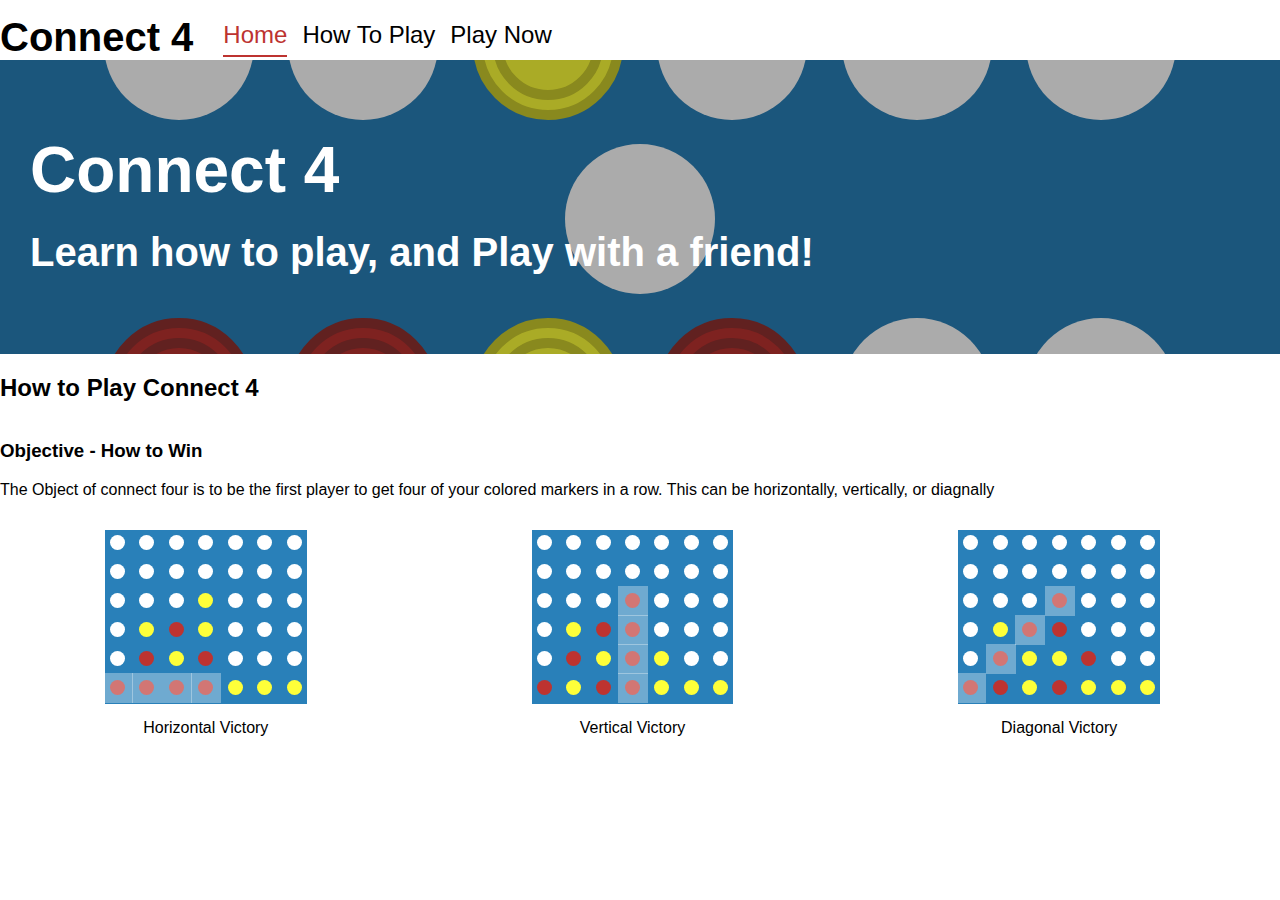
==== index.html @ 6464c4b8 "Connect 4 Project Buildout" ====
<!doctype html>
<html>
    <head>
        <meta charset="UTF-8">
        <title>Connect Four</title>
        <meta name="viewport" content="width=device-width, initial-scale=1">
        <link rel="stylesheet" href="./css/style.css">
    </head>
    <body>
        <header>
            <div class="logo">
                <span>Connect 4</span>
            </div>
            <nav>
                <ul class="nav">
                    <li class="active"><a href="/~jadams50/projects/project-1/index.html">Home</a></li>
                    <li><a href="#how-to-play">How To Play</a></li>
                    <li><a href="/~jadams50/projects/project-1/play.html">Play Now</a></li>
                </ul>
            </nav>
        </header>
        <div class="jumbotron">
            <div class="head-connect-container">
                <div class="head-connect-row">
                    <span class="head-connect-cell"></span>
                    <span class="head-connect-cell"></span>
                    <span class="head-connect-cell yellow"></span>
                    <span class="head-connect-cell"></span>
                    <span class="head-connect-cell"></span>
                    <span class="head-connect-cell"></span>
                    <span class="head-connect-cell"></span>
                </div>
                <div class="head-connect-row">
                    <span class="head-connect-cell red"></span>
                    <span class="head-connect-cell red"></span>
                    <span class="head-connect-cell yellow"></span>
                    <span class="head-connect-cell red"></span>
                    <span class="head-connect-cell"></span>
                    <span class="head-connect-cell"></span>
                    <span class="head-connect-cell"></span>
                </div>
                <div class="head-connect-row">
                    <span class="head-connect-cell red"></span>
                    <span class="head-connect-cell yellow"></span>
                    <span class="head-connect-cell yellow"></span>
                    <span class="head-connect-cell yellow"></span>
                    <span class="head-connect-cell red"></span>
                    <span class="head-connect-cell"></span>
                    <span class="head-connect-cell"></span>
                </div>
            </div>
            <div class="content">
                <h1>Connect 4<br>
                <small>Learn how to play, and Play with a friend!</small></h1>
            </div>
        </div>
        <main>
        <div id="how-to-play">
            <div class="container">
                <div class="row">
                    <div class="one-col">
                        <h2>How to Play Connect 4</h2>
                    </div>
                </div>
                <div class="row">
                    <div class="one-col">
                        <h3>Objective - How to Win</h3>
                        <p>The Object of connect four is to be the first player to get four of your colored markers in a row. This can be horizontally, vertically, or diagnally</p>
                    </div>
                </div>
                <div class="row">
                    <div class="three-col text-center">
                        <div class="sm-connect-container">
                            <div class="sm-connect-row">
                                <span class="sm-connect-cell"></span>
                                <span class="sm-connect-cell"></span>
                                <span class="sm-connect-cell"></span>
                                <span class="sm-connect-cell"></span>
                                <span class="sm-connect-cell"></span>
                                <span class="sm-connect-cell"></span>
                                <span class="sm-connect-cell"></span>
                            </div>
                            <div class="sm-connect-row">
                                <span class="sm-connect-cell"></span>
                                <span class="sm-connect-cell"></span>
                                <span class="sm-connect-cell"></span>
                                <span class="sm-connect-cell"></span>
                                <span class="sm-connect-cell"></span>
                                <span class="sm-connect-cell"></span>
                                <span class="sm-connect-cell"></span>
                            </div>
                            <div class="sm-connect-row">
                                <span class="sm-connect-cell"></span>
                                <span class="sm-connect-cell"></span>
                                <span class="sm-connect-cell"></span>
                                <span class="sm-connect-cell yellow"></span>
                                <span class="sm-connect-cell"></span>
                                <span class="sm-connect-cell"></span>
                                <span class="sm-connect-cell"></span>
                            </div>
                            <div class="sm-connect-row">
                                <span class="sm-connect-cell"></span>
                                <span class="sm-connect-cell yellow"></span>
                                <span class="sm-connect-cell red"></span>
                                <span class="sm-connect-cell yellow"></span>
                                <span class="sm-connect-cell"></span>
                                <span class="sm-connect-cell"></span>
                                <span class="sm-connect-cell"></span>
                            </div>
                            <div class="sm-connect-row">
                                <span class="sm-connect-cell"></span>
                                <span class="sm-connect-cell red"></span>
                                <span class="sm-connect-cell yellow"></span>
                                <span class="sm-connect-cell red"></span>
                                <span class="sm-connect-cell"></span>
                                <span class="sm-connect-cell"></span>
                                <span class="sm-connect-cell"></span>
                            </div>
                            <div class="sm-connect-row">
                                <span class="sm-connect-cell red win"></span>
                                <span class="sm-connect-cell red win"></span>
                                <span class="sm-connect-cell red win"></span>
                                <span class="sm-connect-cell red win"></span>
                                <span class="sm-connect-cell yellow"></span>
                                <span class="sm-connect-cell yellow"></span>
                                <span class="sm-connect-cell yellow"></span>
                            </div>
                        </div><br>
                        <span>Horizontal Victory</span>
                    </div>
                    <div class="three-col text-center">
                        <div class="sm-connect-container">
                            <div class="sm-connect-row">
                                <span class="sm-connect-cell"></span>
                                <span class="sm-connect-cell"></span>
                                <span class="sm-connect-cell"></span>
                                <span class="sm-connect-cell"></span>
                                <span class="sm-connect-cell"></span>
                                <span class="sm-connect-cell"></span>
                                <span class="sm-connect-cell"></span>
                            </div>
                            <div class="sm-connect-row">
                                <span class="sm-connect-cell"></span>
                                <span class="sm-connect-cell"></span>
                                <span class="sm-connect-cell"></span>
                                <span class="sm-connect-cell"></span>
                                <span class="sm-connect-cell"></span>
                                <span class="sm-connect-cell"></span>
                                <span class="sm-connect-cell"></span>
                            </div>
                            <div class="sm-connect-row">
                                <span class="sm-connect-cell"></span>
                                <span class="sm-connect-cell"></span>
                                <span class="sm-connect-cell"></span>
                                <span class="sm-connect-cell red win"></span>
                                <span class="sm-connect-cell"></span>
                                <span class="sm-connect-cell"></span>
                                <span class="sm-connect-cell"></span>
                            </div>
                            <div class="sm-connect-row">
                                <span class="sm-connect-cell"></span>
                                <span class="sm-connect-cell yellow"></span>
                                <span class="sm-connect-cell red"></span>
                                <span class="sm-connect-cell red win"></span>
                                <span class="sm-connect-cell"></span>
                                <span class="sm-connect-cell"></span>
                                <span class="sm-connect-cell"></span>
                            </div>
                            <div class="sm-connect-row">
                                <span class="sm-connect-cell"></span>
                                <span class="sm-connect-cell red"></span>
                                <span class="sm-connect-cell yellow"></span>
                                <span class="sm-connect-cell red win"></span>
                                <span class="sm-connect-cell yellow"></span>
                                <span class="sm-connect-cell"></span>
                                <span class="sm-connect-cell"></span>
                            </div>
                            <div class="sm-connect-row">
                                <span class="sm-connect-cell red"></span>
                                <span class="sm-connect-cell yellow"></span>
                                <span class="sm-connect-cell red"></span>
                                <span class="sm-connect-cell red win"></span>
                                <span class="sm-connect-cell yellow"></span>
                                <span class="sm-connect-cell yellow"></span>
                                <span class="sm-connect-cell yellow"></span>
                            </div>
                        </div><br>
                        <span>Vertical Victory</span>
                    </div>
                    <div class="three-col text-center">
                        <div class="sm-connect-container">
                            <div class="sm-connect-row">
                                <span class="sm-connect-cell"></span>
                                <span class="sm-connect-cell"></span>
                                <span class="sm-connect-cell"></span>
                                <span class="sm-connect-cell"></span>
                                <span class="sm-connect-cell"></span>
                                <span class="sm-connect-cell"></span>
                                <span class="sm-connect-cell"></span>
                            </div>
                            <div class="sm-connect-row">
                                <span class="sm-connect-cell"></span>
                                <span class="sm-connect-cell"></span>
                                <span class="sm-connect-cell"></span>
                                <span class="sm-connect-cell"></span>
                                <span class="sm-connect-cell"></span>
                                <span class="sm-connect-cell"></span>
                                <span class="sm-connect-cell"></span>
                            </div>
                            <div class="sm-connect-row">
                                <span class="sm-connect-cell"></span>
                                <span class="sm-connect-cell"></span>
                                <span class="sm-connect-cell"></span>
                                <span class="sm-connect-cell red win"></span>
                                <span class="sm-connect-cell"></span>
                                <span class="sm-connect-cell"></span>
                                <span class="sm-connect-cell"></span>
                            </div>
                            <div class="sm-connect-row">
                                <span class="sm-connect-cell"></span>
                                <span class="sm-connect-cell yellow"></span>
                                <span class="sm-connect-cell red win"></span>
                                <span class="sm-connect-cell red"></span>
                                <span class="sm-connect-cell"></span>
                                <span class="sm-connect-cell"></span>
                                <span class="sm-connect-cell"></span>
                            </div>
                            <div class="sm-connect-row">
                                <span class="sm-connect-cell"></span>
                                <span class="sm-connect-cell red win"></span>
                                <span class="sm-connect-cell yellow"></span>
                                <span class="sm-connect-cell yellow"></span>
                                <span class="sm-connect-cell red"></span>
                                <span class="sm-connect-cell"></span>
                                <span class="sm-connect-cell"></span>
                            </div>
                            <div class="sm-connect-row">
                                <span class="sm-connect-cell red win"></span>
                                <span class="sm-connect-cell red"></span>
                                <span class="sm-connect-cell yellow"></span>
                                <span class="sm-connect-cell red"></span>
                                <span class="sm-connect-cell yellow"></span>
                                <span class="sm-connect-cell yellow"></span>
                                <span class="sm-connect-cell yellow"></span>
                            </div>
                        </div><br>
                        <span>Diagonal Victory</span>
                    </div>
                </div>
            </div>
        </div>
        </main>
    </body>
</html>
---- css/style.css ----
body, html {
    margin: 0;
    font-size: 16px;
    font-family: Helvetica, Arial, sans-serif;
}

*, *:after, *:before {
    box-sizing: border-box;
}

header, .jumbotron, main {
    width: 100%;
    max-width: 1366px;
    margin: 0 auto;
    position: relative;
}

.text-center {
    text-align: center;
}

.container:after, .row:after, .clearfix:after, header:after , .jumbotron:after , main:after {
    clear: both;
    content: " ";
    display: table;
}

/*Nav and Header*/

header {
    padding-top: 15px;
}

.logo {
    display: inline-block;
    float: left;
    font-size: 2.5rem;
    font-weight: bold;
}

nav {
    float: left;
    margin-left: 30px;
    line-height: 2.5rem;
    font-size: 1.5rem;
}

nav>ul.nav {
    list-style: none;
    margin: 0;
    padding: 0;
}

nav>ul.nav>li {
    display: block;
    float: left;
    padding-right: 15px;
}

nav>ul.nav>li.active>a::after {
    content: " ";
    display: block;
    border-bottom: 2px solid #bd3330;
    transition: all .25s;
}

nav>ul.nav>li>a:link, nav>ul.nav>li>a:visited {
    color: #000;
    text-decoration: none;
    transition: all .25s;
}

nav>ul.nav>li>a:hover, nav>ul.nav>li>a:focus, nav>ul.nav>li.active>a:link, nav>ul.nav>li.active>a:visited  {
    color: #bd3330;
}

.head-connect-container {
    background-color: #2980b9;
    position: absolute;
    text-align: center;
    top: -100px;
    z-index: -10;
    left: 0;
    right: 0;
}

.head-connect-row {
    position: relative;
}

.head-connect-cell {
    display: inline-block;
    margin: 10px 15px;
    width: 150px;
    height: 150px;
    border-radius: 75px;
    background-color: #fff;
}

.head-connect-cell.red {
    background: #bd3330;
    border: #913230 double 30px;
}

.head-connect-cell.yellow {
    background: #feff39;
    border: #cccc2d double 30px;
}

.jumbotron .content {
    padding: 30px;
    width: 100%;
    background-color: rgba(0, 0, 0, .33)
}

.jumbotron {
    color: #fff;
    overflow: hidden;
}

.jumbotron h1 {
    font-size: 4rem;
}

.jumbotron h1>small {
    font-size: 2.5rem
}

.sm-connect-container {
    display: inline-block;
    margin: 15px;
    background-color: #2980b9;
}

.sm-connect-cell {
    display: inline-block;
    width: 15px;
    height: 15px;
    margin: 5px;
    background-color: #fff;
    border-radius: 10px;
    position: relative;
}

.sm-connect-cell.win::before {
    content: " ";
    display: block;
    position: absolute;
    margin: -7px;
    width: 30px;
    height: 30px;
    background: rgba(255, 255, 255, .33);
}

.sm-connect-cell.yellow {
    background: #feff39;
}

.sm-connect-cell.red {
    background: #bd3330;
}

/*Skeleton */

.three-col, .two-col, .one-col {
    float: left;
}

@media screen and (min-width: 768px) {
    .three-col {
        width: 33.3333333%;
        padding-right: 15px;
    }

    .two-col {
        width: 50%;
        padding-right: 15px;
    }

    .one-col {
        width: 100%;
    }
}

/*Conect 4 - Play Now Css*/

.connect-container {
    margin: 0 auto;
    max-width: 1366px;
    width: 100%;
    text-align: center;
    color: #000;
}

.connect-container>button {
    font-weight: bold;
    font-size: 1.25rem;
    background: red;
    padding: 15px 25px;
    color: #fff;
}

.connect-board {
    margin-left: 25px;
    margin-right: 25px;
    margin: 0 auto;
    width: 1100px;
    height: 950px;
    padding: 30px;
    text-align: left;
    background-color: #2980b9;
    position: relative;
}

.connect-leg {
    width: 25px;
    height: 900px;
    background: #2980b9;
    position: absolute;
    bottom: -100px;
}

.connect-leg.left {
    left: -25px;
    border-right: ridge #2980b9;
}

.connect-leg.right {
    right: -25px;
    border-left: ridge #2980b9;
}


.connect-cell {
    margin: 15px 25px 35px 25px;
    width: 100px;
    height: 100px;
    position: relative;
    float: left;
    background: #fff;
    border-radius: 50px;
}

.connect-row {
    margin-left: -15px;
    margin-right: -15px;
    clear: both;
}

.btn label {
    font-weight: bold;
    font-size: .9em;
}

.btn .red {
    position: absolute;
    width: 50px;
    height: 100px;
    display: block;
    top: 0;
    left: 0;
    z-index: 5;
    text-indent: -15px;
}

.btn .blue {
    position: absolute;
    text-indent: 17px;
    width: 50px;
    height: 100px;
    display: block;
    right: 0;
    top: 0;
    z-index: 5;
}

.btn .clear {
    position: absolute;
    bottom: -20px;
    height: 20px;
    left: 0;
    right: 0;
    text-align: center;
    z-index: 5;
}

.btn .red:hover::before {
    content: " ";
    display: block;
    opacity: .99;
    position: absolute;
    top: 0;
    left: 0;
    right: 0;
    width: 50px;
    height: 100px;
    border-top: 20px double #913230;
    border-bottom: 20px double #913230;
    border-left: 20px double #913230;
    border-radius: 50px 0 0 50px; 
    background: #bd3330 url('../images/crown.png') 5px center no-repeat;
    z-index: -3;
}

.btn .blue:hover::before {
    content: " ";
    display: block;
    position: absolute;
    height: 100px;
    width: 50px;
    top: 0;
    right: 0;
    border-right: 20px double #cccc2d;
    border-top: 20px double #cccc2d;
    border-bottom: 20px double #cccc2d;
    border-radius: 0 50px 50px 0; 
    z-index: -4;
    background: #feff39 url('../images/crown.png') -25px center no-repeat;
}

.btn .clear:hover::before {
    content: " ";
    display: block;
    position: absolute;
    top: -100px;
    left: 0;
    right: 0;
    width: 100px;
    height: 100px;
    border-radius: 50px;
    background: grey;
    z-index: -5;
}

input.red-input[type=radio] {
    position: absolute;
    top: 20px;
    left: -15px;
}

input.blue-input[type=radio] {
    position: absolute;
    top: 20px;
    right: -15px;
}

input.clear-input[type=radio] {
    position: absolute;
    bottom: -15px;
    left: 10px;
}

label.red::after, label.blue::after {
    content: " ";
    display: block;
    width: 100px;
    height: 100px;
    border-radius: 50px;
    position: absolute;
    top: -1500px;
    transition: top ease-in .5s;
}

.btn input.red-input[type=radio]:checked ~ label.red::after {
    position: absolute;
    top: 0;
    border: #913230 double 20px;
    background: #bd3330 url('../images/crown.png') center no-repeat;
    z-index: -13;
}

.btn input.blue-input[type=radio]:checked ~ label.blue::after {
    top: 0;
    left: -50px;
    border: #cccc2d double 20px;
    background: #feff39 url('../images/crown.png') center no-repeat;
    z-index: -14;
}

.btn input.clear-input[type=radio]:checked ~ label.clear::after {
    content: " ";
    display: block;
    position: absolute;
    top: 0;
    width: 100px;
    height: 100px;
    border-radius: 50px;
    background: transparent;
    z-index: -15;
}
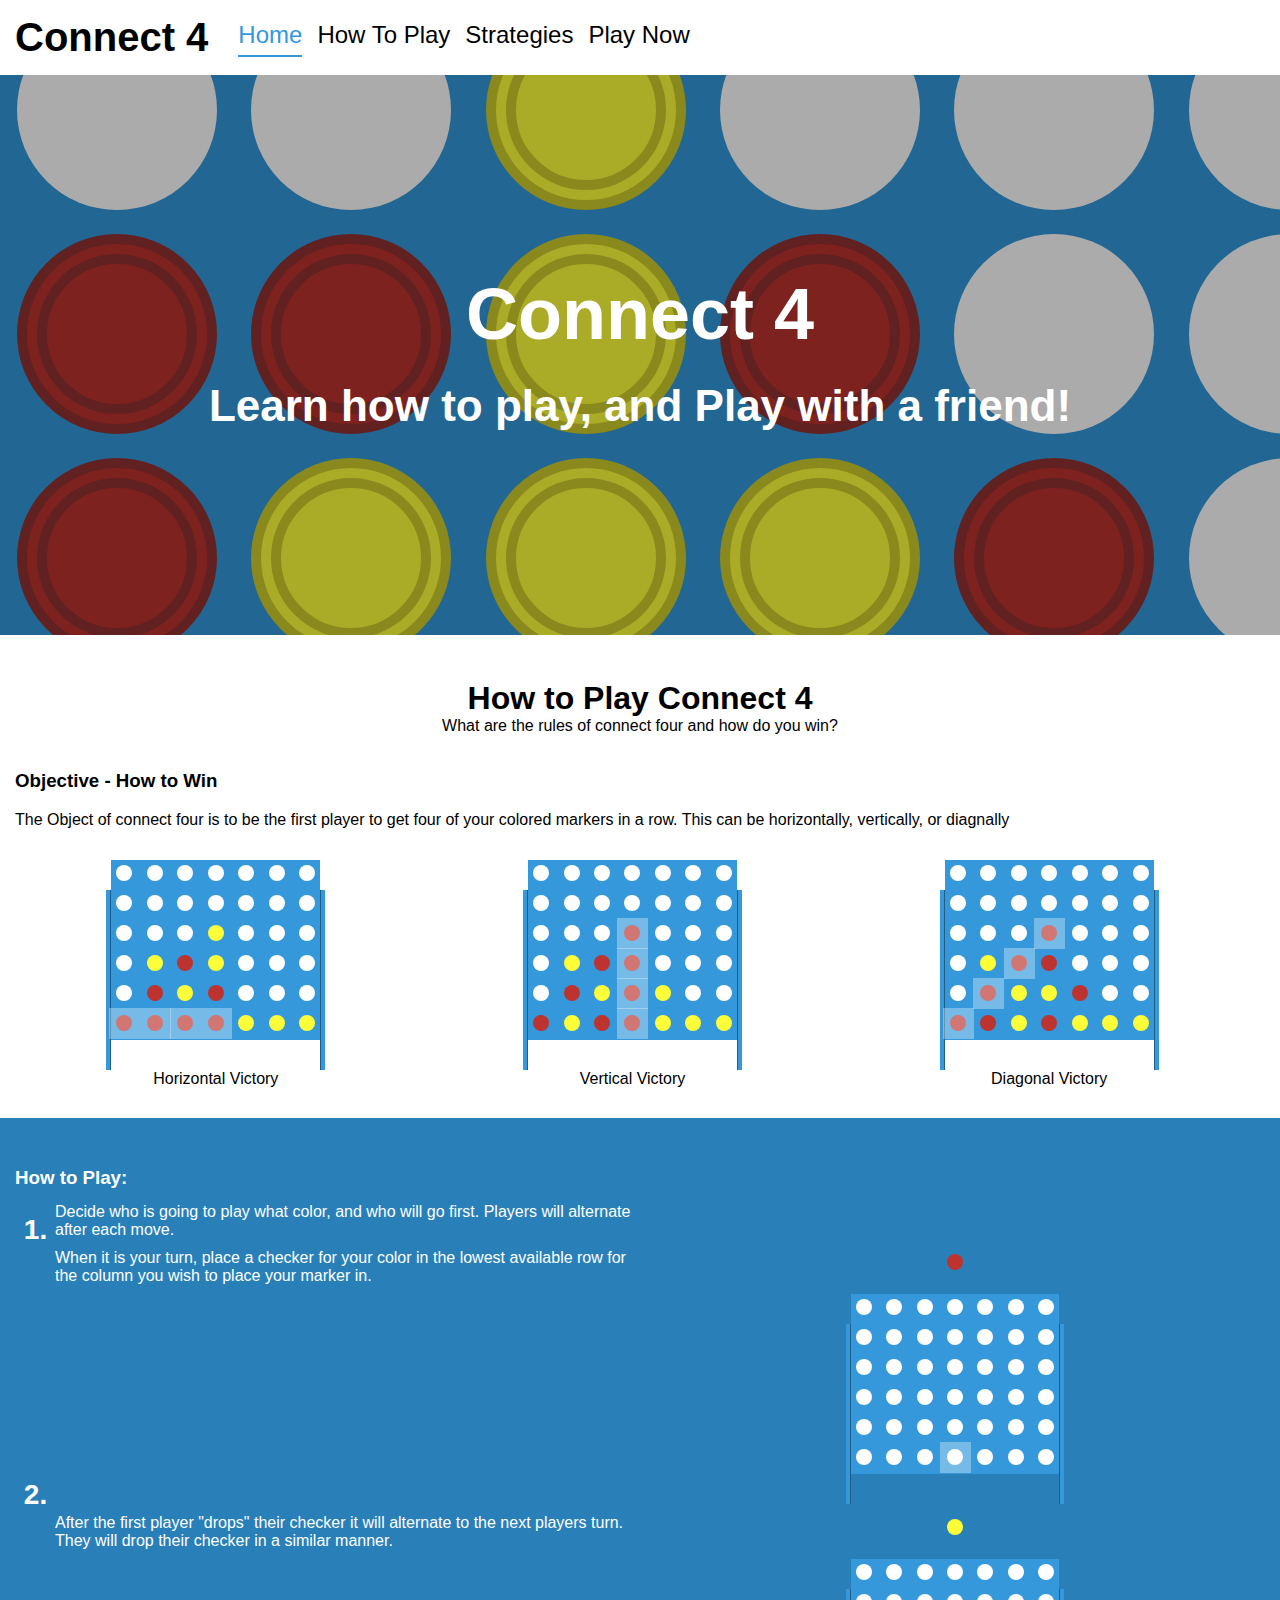
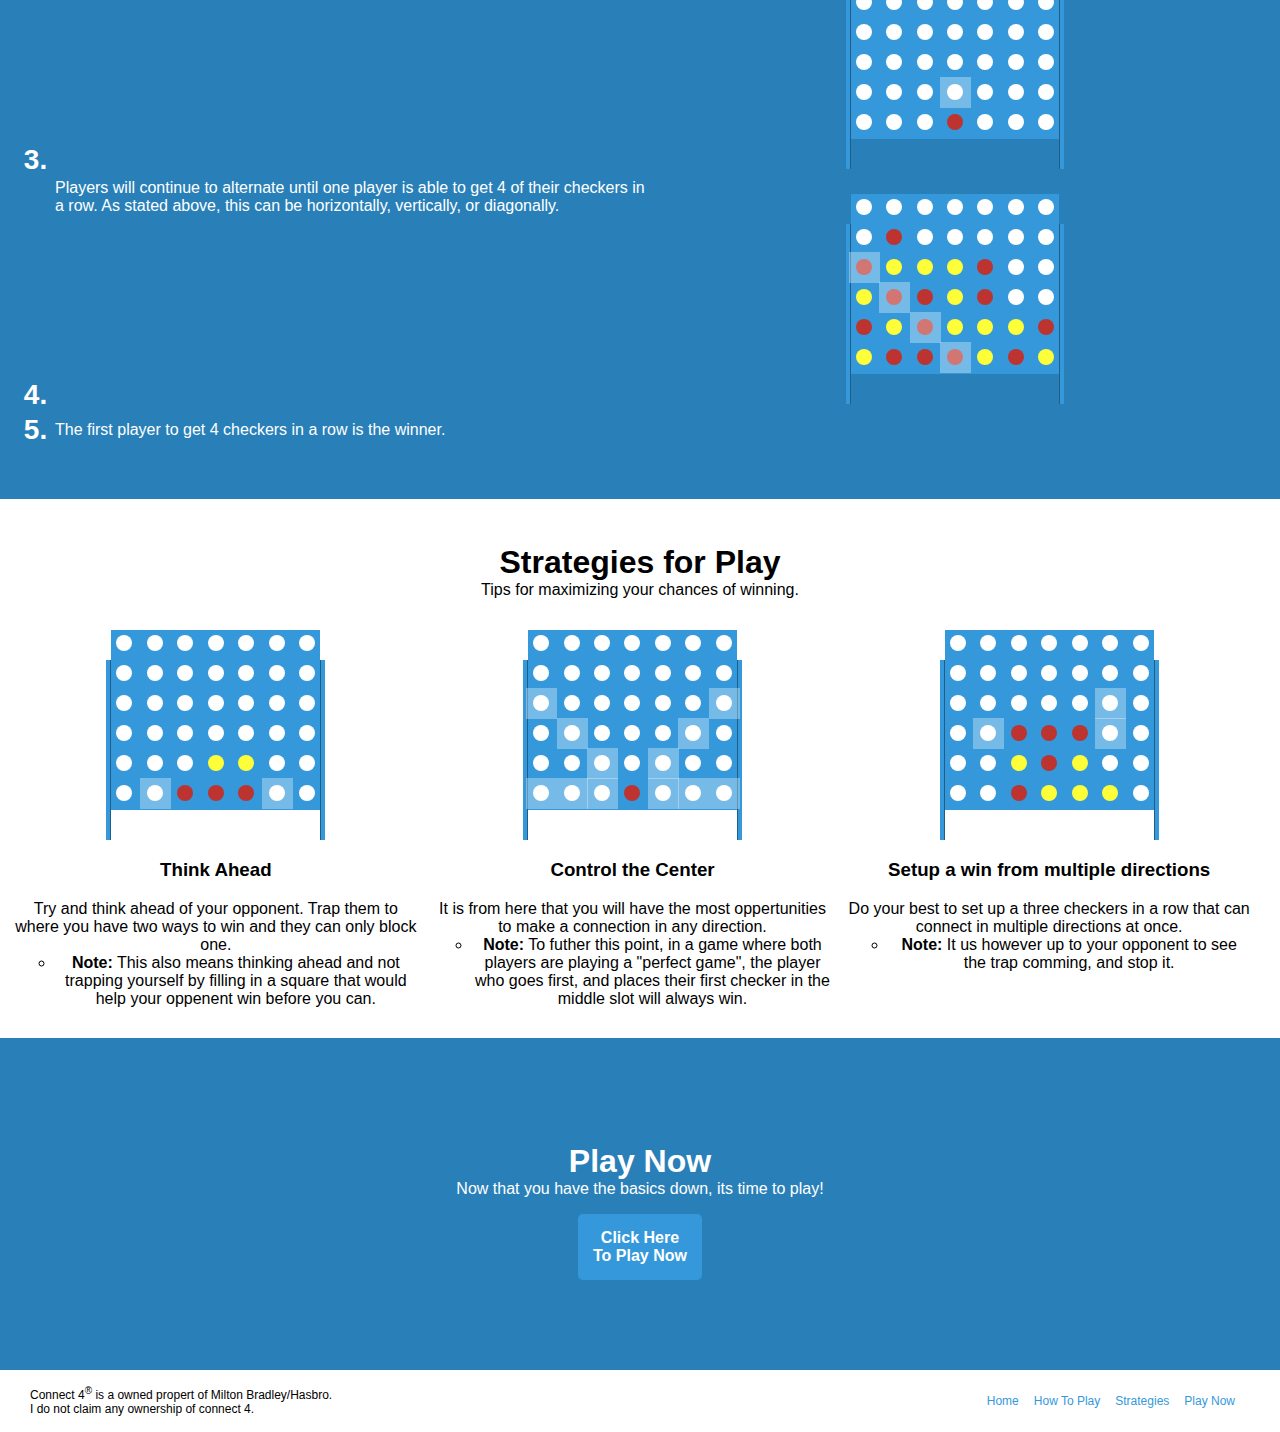
==== commit 9f51643f: "General Layout Updates and Finished home page" ====
--- a/index.html
+++ b/index.html
@@ -1,5 +1,5 @@
 <!doctype html>
-<html>
+<html lang="en">
     <head>
         <meta charset="UTF-8">
         <title>Connect Four</title>
@@ -8,16 +8,19 @@
     </head>
     <body>
         <header>
-            <div class="logo">
-                <span>Connect 4</span>
+            <div class="container">
+                <div class="logo">
+                    <span>Connect 4</span>
+                </div>
+                <nav>
+                    <ul class="nav">
+                        <li class="active"><a href="/~jadams50/projects/project-1/index.html">Home</a></li>
+                        <li><a href="#how-to-play">How To Play</a></li>
+                        <li><a href="#strategy">Strategies</a></li>
+                        <li><a href="/~jadams50/projects/project-1/play.html">Play Now</a></li>
+                    </ul>
+                </nav>
             </div>
-            <nav>
-                <ul class="nav">
-                    <li class="active"><a href="/~jadams50/projects/project-1/index.html">Home</a></li>
-                    <li><a href="#how-to-play">How To Play</a></li>
-                    <li><a href="/~jadams50/projects/project-1/play.html">Play Now</a></li>
-                </ul>
-            </nav>
         </header>
         <div class="jumbotron">
             <div class="head-connect-container">
@@ -56,199 +59,681 @@
         </div>
         <main>
         <div id="how-to-play">
+            <section>
+                <div class="container">
+                    <div class="row">
+                        <div class="one-col">
+                            <div class="section-headline text-center">
+                                <h2>How to Play Connect 4</h2>
+                                <p>What are the rules of connect four and how do you win?</p>
+                            </div>
+                        </div>
+                    </div>
+                    <div class="row">
+                        <div class="one-col">
+                            <h3>Objective - How to Win</h3>
+                            <p>The Object of connect four is to be the first player to get four of your colored markers in a row. This can be horizontally, vertically, or diagnally</p>
+                        </div>
+                    </div>
+                    <div class="row">
+                        <div class="three-col text-center">
+                            <div class="sm-connect-container">
+                                <div class="sm-connect-leg left"></div>
+                                <div class="sm-connect-leg right"></div>
+                                <div class="sm-connect-row">
+                                    <span class="sm-connect-cell"></span>
+                                    <span class="sm-connect-cell"></span>
+                                    <span class="sm-connect-cell"></span>
+                                    <span class="sm-connect-cell"></span>
+                                    <span class="sm-connect-cell"></span>
+                                    <span class="sm-connect-cell"></span>
+                                    <span class="sm-connect-cell"></span>
+                                </div>
+                                <div class="sm-connect-row">
+                                    <span class="sm-connect-cell"></span>
+                                    <span class="sm-connect-cell"></span>
+                                    <span class="sm-connect-cell"></span>
+                                    <span class="sm-connect-cell"></span>
+                                    <span class="sm-connect-cell"></span>
+                                    <span class="sm-connect-cell"></span>
+                                    <span class="sm-connect-cell"></span>
+                                </div>
+                                <div class="sm-connect-row">
+                                    <span class="sm-connect-cell"></span>
+                                    <span class="sm-connect-cell"></span>
+                                    <span class="sm-connect-cell"></span>
+                                    <span class="sm-connect-cell yellow"></span>
+                                    <span class="sm-connect-cell"></span>
+                                    <span class="sm-connect-cell"></span>
+                                    <span class="sm-connect-cell"></span>
+                                </div>
+                                <div class="sm-connect-row">
+                                    <span class="sm-connect-cell"></span>
+                                    <span class="sm-connect-cell yellow"></span>
+                                    <span class="sm-connect-cell red"></span>
+                                    <span class="sm-connect-cell yellow"></span>
+                                    <span class="sm-connect-cell"></span>
+                                    <span class="sm-connect-cell"></span>
+                                    <span class="sm-connect-cell"></span>
+                                </div>
+                                <div class="sm-connect-row">
+                                    <span class="sm-connect-cell"></span>
+                                    <span class="sm-connect-cell red"></span>
+                                    <span class="sm-connect-cell yellow"></span>
+                                    <span class="sm-connect-cell red"></span>
+                                    <span class="sm-connect-cell"></span>
+                                    <span class="sm-connect-cell"></span>
+                                    <span class="sm-connect-cell"></span>
+                                </div>
+                                <div class="sm-connect-row">
+                                    <span class="sm-connect-cell red win"></span>
+                                    <span class="sm-connect-cell red win"></span>
+                                    <span class="sm-connect-cell red win"></span>
+                                    <span class="sm-connect-cell red win"></span>
+                                    <span class="sm-connect-cell yellow"></span>
+                                    <span class="sm-connect-cell yellow"></span>
+                                    <span class="sm-connect-cell yellow"></span>
+                                </div>
+                            </div><br>
+                            <span>Horizontal Victory</span>
+                        </div>
+                        <div class="three-col text-center">
+                            <div class="sm-connect-container">
+                                <div class="sm-connect-leg left"></div>
+                                <div class="sm-connect-leg right"></div>
+                                <div class="sm-connect-row">
+                                    <span class="sm-connect-cell"></span>
+                                    <span class="sm-connect-cell"></span>
+                                    <span class="sm-connect-cell"></span>
+                                    <span class="sm-connect-cell"></span>
+                                    <span class="sm-connect-cell"></span>
+                                    <span class="sm-connect-cell"></span>
+                                    <span class="sm-connect-cell"></span>
+                                </div>
+                                <div class="sm-connect-row">
+                                    <span class="sm-connect-cell"></span>
+                                    <span class="sm-connect-cell"></span>
+                                    <span class="sm-connect-cell"></span>
+                                    <span class="sm-connect-cell"></span>
+                                    <span class="sm-connect-cell"></span>
+                                    <span class="sm-connect-cell"></span>
+                                    <span class="sm-connect-cell"></span>
+                                </div>
+                                <div class="sm-connect-row">
+                                    <span class="sm-connect-cell"></span>
+                                    <span class="sm-connect-cell"></span>
+                                    <span class="sm-connect-cell"></span>
+                                    <span class="sm-connect-cell red win"></span>
+                                    <span class="sm-connect-cell"></span>
+                                    <span class="sm-connect-cell"></span>
+                                    <span class="sm-connect-cell"></span>
+                                </div>
+                                <div class="sm-connect-row">
+                                    <span class="sm-connect-cell"></span>
+                                    <span class="sm-connect-cell yellow"></span>
+                                    <span class="sm-connect-cell red"></span>
+                                    <span class="sm-connect-cell red win"></span>
+                                    <span class="sm-connect-cell"></span>
+                                    <span class="sm-connect-cell"></span>
+                                    <span class="sm-connect-cell"></span>
+                                </div>
+                                <div class="sm-connect-row">
+                                    <span class="sm-connect-cell"></span>
+                                    <span class="sm-connect-cell red"></span>
+                                    <span class="sm-connect-cell yellow"></span>
+                                    <span class="sm-connect-cell red win"></span>
+                                    <span class="sm-connect-cell yellow"></span>
+                                    <span class="sm-connect-cell"></span>
+                                    <span class="sm-connect-cell"></span>
+                                </div>
+                                <div class="sm-connect-row">
+                                    <span class="sm-connect-cell red"></span>
+                                    <span class="sm-connect-cell yellow"></span>
+                                    <span class="sm-connect-cell red"></span>
+                                    <span class="sm-connect-cell red win"></span>
+                                    <span class="sm-connect-cell yellow"></span>
+                                    <span class="sm-connect-cell yellow"></span>
+                                    <span class="sm-connect-cell yellow"></span>
+                                </div>
+                            </div><br>
+                            <span>Vertical Victory</span>
+                        </div>
+                        <div class="three-col text-center">
+                            <div class="sm-connect-container">
+                                <div class="sm-connect-leg left"></div>
+                                <div class="sm-connect-leg right"></div>
+                                <div class="sm-connect-row">
+                                    <span class="sm-connect-cell"></span>
+                                    <span class="sm-connect-cell"></span>
+                                    <span class="sm-connect-cell"></span>
+                                    <span class="sm-connect-cell"></span>
+                                    <span class="sm-connect-cell"></span>
+                                    <span class="sm-connect-cell"></span>
+                                    <span class="sm-connect-cell"></span>
+                                </div>
+                                <div class="sm-connect-row">
+                                    <span class="sm-connect-cell"></span>
+                                    <span class="sm-connect-cell"></span>
+                                    <span class="sm-connect-cell"></span>
+                                    <span class="sm-connect-cell"></span>
+                                    <span class="sm-connect-cell"></span>
+                                    <span class="sm-connect-cell"></span>
+                                    <span class="sm-connect-cell"></span>
+                                </div>
+                                <div class="sm-connect-row">
+                                    <span class="sm-connect-cell"></span>
+                                    <span class="sm-connect-cell"></span>
+                                    <span class="sm-connect-cell"></span>
+                                    <span class="sm-connect-cell red win"></span>
+                                    <span class="sm-connect-cell"></span>
+                                    <span class="sm-connect-cell"></span>
+                                    <span class="sm-connect-cell"></span>
+                                </div>
+                                <div class="sm-connect-row">
+                                    <span class="sm-connect-cell"></span>
+                                    <span class="sm-connect-cell yellow"></span>
+                                    <span class="sm-connect-cell red win"></span>
+                                    <span class="sm-connect-cell red"></span>
+                                    <span class="sm-connect-cell"></span>
+                                    <span class="sm-connect-cell"></span>
+                                    <span class="sm-connect-cell"></span>
+                                </div>
+                                <div class="sm-connect-row">
+                                    <span class="sm-connect-cell"></span>
+                                    <span class="sm-connect-cell red win"></span>
+                                    <span class="sm-connect-cell yellow"></span>
+                                    <span class="sm-connect-cell yellow"></span>
+                                    <span class="sm-connect-cell red"></span>
+                                    <span class="sm-connect-cell"></span>
+                                    <span class="sm-connect-cell"></span>
+                                </div>
+                                <div class="sm-connect-row">
+                                    <span class="sm-connect-cell red win"></span>
+                                    <span class="sm-connect-cell red"></span>
+                                    <span class="sm-connect-cell yellow"></span>
+                                    <span class="sm-connect-cell red"></span>
+                                    <span class="sm-connect-cell yellow"></span>
+                                    <span class="sm-connect-cell yellow"></span>
+                                    <span class="sm-connect-cell yellow"></span>
+                                </div>
+                            </div><br>
+                            <span>Diagonal Victory</span>
+                        </div>
+                    </div>
+                </div>
+            </section>
+            <section class="play-rules">
+                <div class="container">
+                    <div class="row">
+                        <h3>How to Play:</h3>
+                    </div>
+                    <ol>
+                        <li>
+                            <div class="row">
+                                <div class="two-col">
+                                    <span>Decide who is going to play what color, and who will go first. Players will alternate after each move.</span>
+                                </div>
+                            </div>
+                        </li>
+                        <li>
+                            <div class="row">
+                                <div class="two-col">
+                                    <span>When it is your turn, place a checker for your color in the lowest available row for the column you wish to place your marker in.</span>
+                                </div>
+                                <div class="two-col text-center">
+                                    <span class="sm-connect-cell red"></span><br>
+                                    <div class="sm-connect-container">
+                                        <div class="sm-connect-leg left"></div>
+                                        <div class="sm-connect-leg right"></div>
+                                        <div class="sm-connect-row">
+                                            <span class="sm-connect-cell"></span>
+                                            <span class="sm-connect-cell"></span>
+                                            <span class="sm-connect-cell"></span>
+                                            <span class="sm-connect-cell"></span>
+                                            <span class="sm-connect-cell"></span>
+                                            <span class="sm-connect-cell"></span>
+                                            <span class="sm-connect-cell"></span>
+                                        </div>
+                                        <div class="sm-connect-row">
+                                            <span class="sm-connect-cell"></span>
+                                            <span class="sm-connect-cell"></span>
+                                            <span class="sm-connect-cell"></span>
+                                            <span class="sm-connect-cell"></span>
+                                            <span class="sm-connect-cell"></span>
+                                            <span class="sm-connect-cell"></span>
+                                            <span class="sm-connect-cell"></span>
+                                        </div>
+                                        <div class="sm-connect-row">
+                                            <span class="sm-connect-cell"></span>
+                                            <span class="sm-connect-cell"></span>
+                                            <span class="sm-connect-cell"></span>
+                                            <span class="sm-connect-cell"></span>
+                                            <span class="sm-connect-cell"></span>
+                                            <span class="sm-connect-cell"></span>
+                                            <span class="sm-connect-cell"></span>
+                                        </div>
+                                        <div class="sm-connect-row">
+                                            <span class="sm-connect-cell"></span>
+                                            <span class="sm-connect-cell"></span>
+                                            <span class="sm-connect-cell"></span>
+                                            <span class="sm-connect-cell"></span>
+                                            <span class="sm-connect-cell"></span>
+                                            <span class="sm-connect-cell"></span>
+                                            <span class="sm-connect-cell"></span>
+                                        </div>
+                                        <div class="sm-connect-row">
+                                            <span class="sm-connect-cell"></span>
+                                            <span class="sm-connect-cell"></span>
+                                            <span class="sm-connect-cell"></span>
+                                            <span class="sm-connect-cell"></span>
+                                            <span class="sm-connect-cell"></span>
+                                            <span class="sm-connect-cell"></span>
+                                            <span class="sm-connect-cell"></span>
+                                        </div>
+                                        <div class="sm-connect-row">
+                                            <span class="sm-connect-cell"></span>
+                                            <span class="sm-connect-cell"></span>
+                                            <span class="sm-connect-cell"></span>
+                                            <span class="sm-connect-cell win"></span>
+                                            <span class="sm-connect-cell"></span>
+                                            <span class="sm-connect-cell"></span>
+                                            <span class="sm-connect-cell"></span>
+                                        </div>
+                                    </div>
+                                </div>
+                            </div>
+                        </li>
+                        <li>
+                            <div class="row">
+                                <div class="two-col">
+                                    <span>After the first player "drops" their checker it will alternate to the next players turn. They will drop their checker in a similar manner.</span>
+                                </div>
+                                <div class="two-col text-center">
+                                    <span class="sm-connect-cell yellow"></span><br>
+                                    <div class="sm-connect-container">
+                                        <div class="sm-connect-leg left"></div>
+                                        <div class="sm-connect-leg right"></div>
+                                        <div class="sm-connect-row">
+                                            <span class="sm-connect-cell"></span>
+                                            <span class="sm-connect-cell"></span>
+                                            <span class="sm-connect-cell"></span>
+                                            <span class="sm-connect-cell"></span>
+                                            <span class="sm-connect-cell"></span>
+                                            <span class="sm-connect-cell"></span>
+                                            <span class="sm-connect-cell"></span>
+                                        </div>
+                                        <div class="sm-connect-row">
+                                            <span class="sm-connect-cell"></span>
+                                            <span class="sm-connect-cell"></span>
+                                            <span class="sm-connect-cell"></span>
+                                            <span class="sm-connect-cell"></span>
+                                            <span class="sm-connect-cell"></span>
+                                            <span class="sm-connect-cell"></span>
+                                            <span class="sm-connect-cell"></span>
+                                        </div>
+                                        <div class="sm-connect-row">
+                                            <span class="sm-connect-cell"></span>
+                                            <span class="sm-connect-cell"></span>
+                                            <span class="sm-connect-cell"></span>
+                                            <span class="sm-connect-cell"></span>
+                                            <span class="sm-connect-cell"></span>
+                                            <span class="sm-connect-cell"></span>
+                                            <span class="sm-connect-cell"></span>
+                                        </div>
+                                        <div class="sm-connect-row">
+                                            <span class="sm-connect-cell"></span>
+                                            <span class="sm-connect-cell"></span>
+                                            <span class="sm-connect-cell"></span>
+                                            <span class="sm-connect-cell"></span>
+                                            <span class="sm-connect-cell"></span>
+                                            <span class="sm-connect-cell"></span>
+                                            <span class="sm-connect-cell"></span>
+                                        </div>
+                                        <div class="sm-connect-row">
+                                            <span class="sm-connect-cell"></span>
+                                            <span class="sm-connect-cell"></span>
+                                            <span class="sm-connect-cell"></span>
+                                            <span class="sm-connect-cell win"></span>
+                                            <span class="sm-connect-cell"></span>
+                                            <span class="sm-connect-cell"></span>
+                                            <span class="sm-connect-cell"></span>
+                                        </div>
+                                        <div class="sm-connect-row">
+                                            <span class="sm-connect-cell"></span>
+                                            <span class="sm-connect-cell"></span>
+                                            <span class="sm-connect-cell"></span>
+                                            <span class="sm-connect-cell red"></span>
+                                            <span class="sm-connect-cell"></span>
+                                            <span class="sm-connect-cell"></span>
+                                            <span class="sm-connect-cell"></span>
+                                        </div>
+                                    </div>
+                                </div>
+                            </div>
+                        </li>
+                        <li>
+                            <div class="row">
+                                <div class="two-col">
+                                    <span>Players will continue to alternate until one player is able to get 4 of their checkers in a row. As stated above, this can be horizontally, vertically, or diagonally.</span>
+                                </div>
+                                <div class="two-col text-center">
+                                    <div class="sm-connect-container">
+                                        <div class="sm-connect-leg left"></div>
+                                        <div class="sm-connect-leg right"></div>
+                                        <div class="sm-connect-row">
+                                            <span class="sm-connect-cell"></span>
+                                            <span class="sm-connect-cell"></span>
+                                            <span class="sm-connect-cell"></span>
+                                            <span class="sm-connect-cell"></span>
+                                            <span class="sm-connect-cell"></span>
+                                            <span class="sm-connect-cell"></span>
+                                            <span class="sm-connect-cell"></span>
+                                        </div>
+                                        <div class="sm-connect-row">
+                                            <span class="sm-connect-cell"></span>
+                                            <span class="sm-connect-cell red"></span>
+                                            <span class="sm-connect-cell"></span>
+                                            <span class="sm-connect-cell"></span>
+                                            <span class="sm-connect-cell"></span>
+                                            <span class="sm-connect-cell"></span>
+                                            <span class="sm-connect-cell"></span>
+                                        </div>
+                                        <div class="sm-connect-row">
+                                            <span class="sm-connect-cell red win"></span>
+                                            <span class="sm-connect-cell yellow"></span>
+                                            <span class="sm-connect-cell yellow"></span>
+                                            <span class="sm-connect-cell yellow"></span>
+                                            <span class="sm-connect-cell red"></span>
+                                            <span class="sm-connect-cell"></span>
+                                            <span class="sm-connect-cell"></span>
+                                        </div>
+                                        <div class="sm-connect-row">
+                                            <span class="sm-connect-cell yellow"></span>
+                                            <span class="sm-connect-cell red win"></span>
+                                            <span class="sm-connect-cell red"></span>
+                                            <span class="sm-connect-cell yellow"></span>
+                                            <span class="sm-connect-cell red"></span>
+                                            <span class="sm-connect-cell"></span>
+                                            <span class="sm-connect-cell"></span>
+                                        </div>
+                                        <div class="sm-connect-row">
+                                            <span class="sm-connect-cell red"></span>
+                                            <span class="sm-connect-cell yellow"></span>
+                                            <span class="sm-connect-cell red win"></span>
+                                            <span class="sm-connect-cell yellow"></span>
+                                            <span class="sm-connect-cell yellow"></span>
+                                            <span class="sm-connect-cell yellow"></span>
+                                            <span class="sm-connect-cell red"></span>
+                                        </div>
+                                        <div class="sm-connect-row">
+                                            <span class="sm-connect-cell yellow"></span>
+                                            <span class="sm-connect-cell red"></span>
+                                            <span class="sm-connect-cell red"></span>
+                                            <span class="sm-connect-cell red win"></span>
+                                            <span class="sm-connect-cell yellow"></span>
+                                            <span class="sm-connect-cell red"></span>
+                                            <span class="sm-connect-cell yellow"></span>
+                                        </div>
+                                    </div>
+                                </div>
+                            </div>
+                        </li>
+                        <li>
+                            <div class="row">
+                                <div class="two-col">
+                                    <span>The first player to get 4 checkers in a row is the winner.</span>
+                                </div>
+                            </div>
+                        </li>
+                    </ol>
+                </div>
+            </section>
+            <section id="strategy">
+                <div class="container">
+                    <div class="row">
+                        <div class="one-col">
+                            <div class="section-headline text-center">
+                                <h2>Strategies for Play</h2>
+                                <p>Tips for maximizing your chances of winning.</p>
+                            </div>
+                        </div>
+                    </div>
+                    <div class="row">
+                        <ul class="list-unstyled  text-center">
+                            <li class="three-col">
+                                <div class="sm-connect-container">
+                                    <div class="sm-connect-leg left"></div>
+                                    <div class="sm-connect-leg right"></div>
+                                    <div class="sm-connect-row">
+                                        <span class="sm-connect-cell"></span>
+                                        <span class="sm-connect-cell"></span>
+                                        <span class="sm-connect-cell"></span>
+                                        <span class="sm-connect-cell"></span>
+                                        <span class="sm-connect-cell"></span>
+                                        <span class="sm-connect-cell"></span>
+                                        <span class="sm-connect-cell"></span>
+                                    </div>
+                                    <div class="sm-connect-row">
+                                        <span class="sm-connect-cell"></span>
+                                        <span class="sm-connect-cell"></span>
+                                        <span class="sm-connect-cell"></span>
+                                        <span class="sm-connect-cell"></span>
+                                        <span class="sm-connect-cell"></span>
+                                        <span class="sm-connect-cell"></span>
+                                        <span class="sm-connect-cell"></span>
+                                    </div>
+                                    <div class="sm-connect-row">
+                                        <span class="sm-connect-cell"></span>
+                                        <span class="sm-connect-cell"></span>
+                                        <span class="sm-connect-cell"></span>
+                                        <span class="sm-connect-cell"></span>
+                                        <span class="sm-connect-cell"></span>
+                                        <span class="sm-connect-cell"></span>
+                                        <span class="sm-connect-cell"></span>
+                                    </div>
+                                    <div class="sm-connect-row">
+                                        <span class="sm-connect-cell"></span>
+                                        <span class="sm-connect-cell"></span>
+                                        <span class="sm-connect-cell"></span>
+                                        <span class="sm-connect-cell"></span>
+                                        <span class="sm-connect-cell"></span>
+                                        <span class="sm-connect-cell"></span>
+                                        <span class="sm-connect-cell"></span>
+                                    </div>
+                                    <div class="sm-connect-row">
+                                        <span class="sm-connect-cell"></span>
+                                        <span class="sm-connect-cell"></span>
+                                        <span class="sm-connect-cell"></span>
+                                        <span class="sm-connect-cell yellow"></span>
+                                        <span class="sm-connect-cell yellow"></span>
+                                        <span class="sm-connect-cell"></span>
+                                        <span class="sm-connect-cell"></span>
+                                    </div>
+                                    <div class="sm-connect-row">
+                                        <span class="sm-connect-cell"></span>
+                                        <span class="sm-connect-cell win"></span>
+                                        <span class="sm-connect-cell red"></span>
+                                        <span class="sm-connect-cell red"></span>
+                                        <span class="sm-connect-cell red"></span>
+                                        <span class="sm-connect-cell win"></span>
+                                        <span class="sm-connect-cell"></span>
+                                    </div>
+                                </div><br>
+                                <h3>Think Ahead</h3>
+                                <span>Try and think ahead of your opponent. Trap them to where you have two ways to win and they can only block one.</span>
+                                <ul>
+                                    <li><strong>Note:</strong> This also means thinking ahead and not trapping yourself by filling in a square that would help your oppenent win before you can.</li>
+                                </ul>
+                            </li>
+                            <li class="three-col">
+                                <div class="sm-connect-container">
+                                    <div class="sm-connect-leg left"></div>
+                                    <div class="sm-connect-leg right"></div>
+                                    <div class="sm-connect-row">
+                                        <span class="sm-connect-cell"></span>
+                                        <span class="sm-connect-cell"></span>
+                                        <span class="sm-connect-cell"></span>
+                                        <span class="sm-connect-cell"></span>
+                                        <span class="sm-connect-cell"></span>
+                                        <span class="sm-connect-cell"></span>
+                                        <span class="sm-connect-cell"></span>
+                                    </div>
+                                    <div class="sm-connect-row">
+                                        <span class="sm-connect-cell"></span>
+                                        <span class="sm-connect-cell"></span>
+                                        <span class="sm-connect-cell"></span>
+                                        <span class="sm-connect-cell"></span>
+                                        <span class="sm-connect-cell"></span>
+                                        <span class="sm-connect-cell"></span>
+                                        <span class="sm-connect-cell"></span>
+                                    </div>
+                                    <div class="sm-connect-row">
+                                        <span class="sm-connect-cell win"></span>
+                                        <span class="sm-connect-cell"></span>
+                                        <span class="sm-connect-cell"></span>
+                                        <span class="sm-connect-cell"></span>
+                                        <span class="sm-connect-cell"></span>
+                                        <span class="sm-connect-cell"></span>
+                                        <span class="sm-connect-cell win"></span>
+                                    </div>
+                                    <div class="sm-connect-row">
+                                        <span class="sm-connect-cell"></span>
+                                        <span class="sm-connect-cell win"></span>
+                                        <span class="sm-connect-cell"></span>
+                                        <span class="sm-connect-cell"></span>
+                                        <span class="sm-connect-cell"></span>
+                                        <span class="sm-connect-cell win"></span>
+                                        <span class="sm-connect-cell"></span>
+                                    </div>
+                                    <div class="sm-connect-row">
+                                        <span class="sm-connect-cell"></span>
+                                        <span class="sm-connect-cell"></span>
+                                        <span class="sm-connect-cell win"></span>
+                                        <span class="sm-connect-cell"></span>
+                                        <span class="sm-connect-cell win"></span>
+                                        <span class="sm-connect-cell"></span>
+                                        <span class="sm-connect-cell"></span>
+                                    </div>
+                                    <div class="sm-connect-row">
+                                        <span class="sm-connect-cell win"></span>
+                                        <span class="sm-connect-cell win"></span>
+                                        <span class="sm-connect-cell win"></span>
+                                        <span class="sm-connect-cell red"></span>
+                                        <span class="sm-connect-cell win"></span>
+                                        <span class="sm-connect-cell win"></span>
+                                        <span class="sm-connect-cell win"></span>
+                                    </div>
+                                </div><br>
+                                <h3>Control the Center</h3>
+                                <span>It is from here that you will have the most oppertunities to make a connection in any direction.</span>
+                                <ul>
+                                    <li><strong>Note:</strong> To futher this point, in a game where both players are playing a "perfect game", the player who goes first, and places their first checker in the middle slot will always win.</li>
+                                </ul>
+                            </li>
+                            <li class="three-col">
+                                <div class="sm-connect-container">
+                                    <div class="sm-connect-leg left"></div>
+                                    <div class="sm-connect-leg right"></div>
+                                    <div class="sm-connect-row">
+                                        <span class="sm-connect-cell"></span>
+                                        <span class="sm-connect-cell"></span>
+                                        <span class="sm-connect-cell"></span>
+                                        <span class="sm-connect-cell"></span>
+                                        <span class="sm-connect-cell"></span>
+                                        <span class="sm-connect-cell"></span>
+                                        <span class="sm-connect-cell"></span>
+                                    </div>
+                                    <div class="sm-connect-row">
+                                        <span class="sm-connect-cell"></span>
+                                        <span class="sm-connect-cell"></span>
+                                        <span class="sm-connect-cell"></span>
+                                        <span class="sm-connect-cell"></span>
+                                        <span class="sm-connect-cell"></span>
+                                        <span class="sm-connect-cell"></span>
+                                        <span class="sm-connect-cell"></span>
+                                    </div>
+                                    <div class="sm-connect-row">
+                                        <span class="sm-connect-cell"></span>
+                                        <span class="sm-connect-cell"></span>
+                                        <span class="sm-connect-cell"></span>
+                                        <span class="sm-connect-cell"></span>
+                                        <span class="sm-connect-cell"></span>
+                                        <span class="sm-connect-cell win"></span>
+                                        <span class="sm-connect-cell"></span>
+                                    </div>
+                                    <div class="sm-connect-row">
+                                        <span class="sm-connect-cell"></span>
+                                        <span class="sm-connect-cell win"></span>
+                                        <span class="sm-connect-cell red"></span>
+                                        <span class="sm-connect-cell red"></span>
+                                        <span class="sm-connect-cell red"></span>
+                                        <span class="sm-connect-cell win"></span>
+                                        <span class="sm-connect-cell"></span>
+                                    </div>
+                                    <div class="sm-connect-row">
+                                        <span class="sm-connect-cell"></span>
+                                        <span class="sm-connect-cell"></span>
+                                        <span class="sm-connect-cell yellow"></span>
+                                        <span class="sm-connect-cell red"></span>
+                                        <span class="sm-connect-cell yellow"></span>
+                                        <span class="sm-connect-cell"></span>
+                                        <span class="sm-connect-cell"></span>
+                                    </div>
+                                    <div class="sm-connect-row">
+                                        <span class="sm-connect-cell"></span>
+                                        <span class="sm-connect-cell"></span>
+                                        <span class="sm-connect-cell red"></span>
+                                        <span class="sm-connect-cell yellow"></span>
+                                        <span class="sm-connect-cell yellow"></span>
+                                        <span class="sm-connect-cell yellow"></span>
+                                        <span class="sm-connect-cell"></span>
+                                    </div>
+                                </div><br>
+                                <h3>Setup a win from multiple directions</h3>
+                                <span>Do your best to set up a three checkers in a row that can connect in multiple directions at once.</span>
+                                <ul>
+                                    <li><strong>Note:</strong> It us however up to your opponent to see the trap comming, and stop it.</li>
+                                </ul>
+                            </li>
+                        </ul>
+                    </div>
+                </div>
+            </section>
+            <section id="play-now">
+                <div class="container">
+                    <div class="row">
+                        <div class="one-col text-center">
+                            <div class="section-headline">
+                                <h2>Play Now</h2>
+                                <p>Now that you have the basics down, its time to play!</p>
+                            </div>
+                            <p></p>
+                            <a href="./play.html" class="btn">Click Here<br>To Play Now</a>
+                        </div>
+                    </div>
+                </div>
+            </section>
+        </div>
+        </main>
+        <footer>
             <div class="container">
                 <div class="row">
-                    <div class="one-col">
-                        <h2>How to Play Connect 4</h2>
-                    </div>
-                </div>
-                <div class="row">
-                    <div class="one-col">
-                        <h3>Objective - How to Win</h3>
-                        <p>The Object of connect four is to be the first player to get four of your colored markers in a row. This can be horizontally, vertically, or diagnally</p>
-                    </div>
-                </div>
-                <div class="row">
-                    <div class="three-col text-center">
-                        <div class="sm-connect-container">
-                            <div class="sm-connect-row">
-                                <span class="sm-connect-cell"></span>
-                                <span class="sm-connect-cell"></span>
-                                <span class="sm-connect-cell"></span>
-                                <span class="sm-connect-cell"></span>
-                                <span class="sm-connect-cell"></span>
-                                <span class="sm-connect-cell"></span>
-                                <span class="sm-connect-cell"></span>
-                            </div>
-                            <div class="sm-connect-row">
-                                <span class="sm-connect-cell"></span>
-                                <span class="sm-connect-cell"></span>
-                                <span class="sm-connect-cell"></span>
-                                <span class="sm-connect-cell"></span>
-                                <span class="sm-connect-cell"></span>
-                                <span class="sm-connect-cell"></span>
-                                <span class="sm-connect-cell"></span>
-                            </div>
-                            <div class="sm-connect-row">
-                                <span class="sm-connect-cell"></span>
-                                <span class="sm-connect-cell"></span>
-                                <span class="sm-connect-cell"></span>
-                                <span class="sm-connect-cell yellow"></span>
-                                <span class="sm-connect-cell"></span>
-                                <span class="sm-connect-cell"></span>
-                                <span class="sm-connect-cell"></span>
-                            </div>
-                            <div class="sm-connect-row">
-                                <span class="sm-connect-cell"></span>
-                                <span class="sm-connect-cell yellow"></span>
-                                <span class="sm-connect-cell red"></span>
-                                <span class="sm-connect-cell yellow"></span>
-                                <span class="sm-connect-cell"></span>
-                                <span class="sm-connect-cell"></span>
-                                <span class="sm-connect-cell"></span>
-                            </div>
-                            <div class="sm-connect-row">
-                                <span class="sm-connect-cell"></span>
-                                <span class="sm-connect-cell red"></span>
-                                <span class="sm-connect-cell yellow"></span>
-                                <span class="sm-connect-cell red"></span>
-                                <span class="sm-connect-cell"></span>
-                                <span class="sm-connect-cell"></span>
-                                <span class="sm-connect-cell"></span>
-                            </div>
-                            <div class="sm-connect-row">
-                                <span class="sm-connect-cell red win"></span>
-                                <span class="sm-connect-cell red win"></span>
-                                <span class="sm-connect-cell red win"></span>
-                                <span class="sm-connect-cell red win"></span>
-                                <span class="sm-connect-cell yellow"></span>
-                                <span class="sm-connect-cell yellow"></span>
-                                <span class="sm-connect-cell yellow"></span>
-                            </div>
-                        </div><br>
-                        <span>Horizontal Victory</span>
-                    </div>
-                    <div class="three-col text-center">
-                        <div class="sm-connect-container">
-                            <div class="sm-connect-row">
-                                <span class="sm-connect-cell"></span>
-                                <span class="sm-connect-cell"></span>
-                                <span class="sm-connect-cell"></span>
-                                <span class="sm-connect-cell"></span>
-                                <span class="sm-connect-cell"></span>
-                                <span class="sm-connect-cell"></span>
-                                <span class="sm-connect-cell"></span>
-                            </div>
-                            <div class="sm-connect-row">
-                                <span class="sm-connect-cell"></span>
-                                <span class="sm-connect-cell"></span>
-                                <span class="sm-connect-cell"></span>
-                                <span class="sm-connect-cell"></span>
-                                <span class="sm-connect-cell"></span>
-                                <span class="sm-connect-cell"></span>
-                                <span class="sm-connect-cell"></span>
-                            </div>
-                            <div class="sm-connect-row">
-                                <span class="sm-connect-cell"></span>
-                                <span class="sm-connect-cell"></span>
-                                <span class="sm-connect-cell"></span>
-                                <span class="sm-connect-cell red win"></span>
-                                <span class="sm-connect-cell"></span>
-                                <span class="sm-connect-cell"></span>
-                                <span class="sm-connect-cell"></span>
-                            </div>
-                            <div class="sm-connect-row">
-                                <span class="sm-connect-cell"></span>
-                                <span class="sm-connect-cell yellow"></span>
-                                <span class="sm-connect-cell red"></span>
-                                <span class="sm-connect-cell red win"></span>
-                                <span class="sm-connect-cell"></span>
-                                <span class="sm-connect-cell"></span>
-                                <span class="sm-connect-cell"></span>
-                            </div>
-                            <div class="sm-connect-row">
-                                <span class="sm-connect-cell"></span>
-                                <span class="sm-connect-cell red"></span>
-                                <span class="sm-connect-cell yellow"></span>
-                                <span class="sm-connect-cell red win"></span>
-                                <span class="sm-connect-cell yellow"></span>
-                                <span class="sm-connect-cell"></span>
-                                <span class="sm-connect-cell"></span>
-                            </div>
-                            <div class="sm-connect-row">
-                                <span class="sm-connect-cell red"></span>
-                                <span class="sm-connect-cell yellow"></span>
-                                <span class="sm-connect-cell red"></span>
-                                <span class="sm-connect-cell red win"></span>
-                                <span class="sm-connect-cell yellow"></span>
-                                <span class="sm-connect-cell yellow"></span>
-                                <span class="sm-connect-cell yellow"></span>
-                            </div>
-                        </div><br>
-                        <span>Vertical Victory</span>
-                    </div>
-                    <div class="three-col text-center">
-                        <div class="sm-connect-container">
-                            <div class="sm-connect-row">
-                                <span class="sm-connect-cell"></span>
-                                <span class="sm-connect-cell"></span>
-                                <span class="sm-connect-cell"></span>
-                                <span class="sm-connect-cell"></span>
-                                <span class="sm-connect-cell"></span>
-                                <span class="sm-connect-cell"></span>
-                                <span class="sm-connect-cell"></span>
-                            </div>
-                            <div class="sm-connect-row">
-                                <span class="sm-connect-cell"></span>
-                                <span class="sm-connect-cell"></span>
-                                <span class="sm-connect-cell"></span>
-                                <span class="sm-connect-cell"></span>
-                                <span class="sm-connect-cell"></span>
-                                <span class="sm-connect-cell"></span>
-                                <span class="sm-connect-cell"></span>
-                            </div>
-                            <div class="sm-connect-row">
-                                <span class="sm-connect-cell"></span>
-                                <span class="sm-connect-cell"></span>
-                                <span class="sm-connect-cell"></span>
-                                <span class="sm-connect-cell red win"></span>
-                                <span class="sm-connect-cell"></span>
-                                <span class="sm-connect-cell"></span>
-                                <span class="sm-connect-cell"></span>
-                            </div>
-                            <div class="sm-connect-row">
-                                <span class="sm-connect-cell"></span>
-                                <span class="sm-connect-cell yellow"></span>
-                                <span class="sm-connect-cell red win"></span>
-                                <span class="sm-connect-cell red"></span>
-                                <span class="sm-connect-cell"></span>
-                                <span class="sm-connect-cell"></span>
-                                <span class="sm-connect-cell"></span>
-                            </div>
-                            <div class="sm-connect-row">
-                                <span class="sm-connect-cell"></span>
-                                <span class="sm-connect-cell red win"></span>
-                                <span class="sm-connect-cell yellow"></span>
-                                <span class="sm-connect-cell yellow"></span>
-                                <span class="sm-connect-cell red"></span>
-                                <span class="sm-connect-cell"></span>
-                                <span class="sm-connect-cell"></span>
-                            </div>
-                            <div class="sm-connect-row">
-                                <span class="sm-connect-cell red win"></span>
-                                <span class="sm-connect-cell red"></span>
-                                <span class="sm-connect-cell yellow"></span>
-                                <span class="sm-connect-cell red"></span>
-                                <span class="sm-connect-cell yellow"></span>
-                                <span class="sm-connect-cell yellow"></span>
-                                <span class="sm-connect-cell yellow"></span>
-                            </div>
-                        </div><br>
-                        <span>Diagonal Victory</span>
+                    <div class="two-col">
+                        <div class="copyright">
+                            <span>Connect 4<sup>&reg;</sup> is a owned propert of Milton Bradley/Hasbro.<br>
+                            I do not claim any ownership of connect 4.</span>
+                        </div>
+                    </div>
+                    <div class="pull-right">
+                        <ul class="footer-nav">
+                            <li><a href="/~jadams50/projects/project-1/index.html">Home</a></li>
+                            <li><a href="#how-to-play">How To Play</a></li>
+                            <li><a href="#strategy">Strategies</a></li>
+                            <li><a href="/~jadams50/projects/project-1/play.html">Play Now</a></li>
+                        </ul>
                     </div>
                 </div>
             </div>
-        </div>
-        </main>
+        </footer>
     </body>
 </html>--- a/css/style.css
+++ b/css/style.css
@@ -10,7 +10,6 @@
 
 header, .jumbotron, main {
     width: 100%;
-    max-width: 1366px;
     margin: 0 auto;
     position: relative;
 }
@@ -19,16 +18,66 @@
     text-align: center;
 }
 
+.pull-right {
+    float: right;
+}
+
 .container:after, .row:after, .clearfix:after, header:after , .jumbotron:after , main:after {
     clear: both;
     content: " ";
     display: table;
 }
 
+.section-headline {
+    margin-top: 15px;
+    margin-bottom: 5px;
+}
+
+.section-headline>h2 {
+    font-size: 2rem;
+    margin: 0;
+}
+
+.section-headline>p {
+    margin-top: 0;
+}
+
+ul.list-unstyled {
+    list-style: none;
+    padding: 0;
+    margin: 0;
+}
+
+a:link, a:visited {
+    color: #3498db;
+    text-decoration: none;
+    transition: color .15s;
+}
+
+a:hover, a:active, a:focus {
+    color: #1f5980;
+}
+
+
+a.btn:link, a.btn:visited {
+    color: #fff;
+    text-decoration: none;
+    transition: background-color .15s;
+    display: inline-block;
+    padding: 15px;
+    background-color: #3498db;
+    border-radius: 5px;
+    font-weight: bold;
+}
+
+a.btn:hover, a.btn:active, a.btn:focus {
+    background-color: #1f5980;
+}
+
 /*Nav and Header*/
 
 header {
-    padding-top: 15px;
+    padding: 15px 0;
 }
 
 .logo {
@@ -60,40 +109,43 @@
 nav>ul.nav>li.active>a::after {
     content: " ";
     display: block;
-    border-bottom: 2px solid #bd3330;
+    border-bottom: 2px solid #3498db;
     transition: all .25s;
 }
 
 nav>ul.nav>li>a:link, nav>ul.nav>li>a:visited {
     color: #000;
     text-decoration: none;
-    transition: all .25s;
+    transition: all .15s;
 }
 
 nav>ul.nav>li>a:hover, nav>ul.nav>li>a:focus, nav>ul.nav>li.active>a:link, nav>ul.nav>li.active>a:visited  {
-    color: #bd3330;
+    color: #3498db;
 }
 
 .head-connect-container {
-    background-color: #2980b9;
+    background-color: #3498db;
     position: absolute;
     text-align: center;
-    top: -100px;
+    top: -75px;
     z-index: -10;
+    margin: 0 auto;
     left: 0;
     right: 0;
 }
 
 .head-connect-row {
     position: relative;
+    width: 1640px;
+    margin: 0 auto;
 }
 
 .head-connect-cell {
     display: inline-block;
     margin: 10px 15px;
-    width: 150px;
-    height: 150px;
-    border-radius: 75px;
+    width: 200px;
+    height: 200px;
+    border-radius: 150px;
     background-color: #fff;
 }
 
@@ -107,10 +159,25 @@
     border: #cccc2d double 30px;
 }
 
+.jumbotron::before {
+    content: " ";
+    display: block;
+    position: absolute;
+    top: 0;
+    bottom: 0;
+    right: 0;
+    left: 0;
+    background-color: rgba(0, 0, 0, .33);
+    z-index: 1
+}
+
 .jumbotron .content {
-    padding: 30px;
+    max-width: 1366px;
+    margin: 0 auto;
+    padding: 150px 30px;
     width: 100%;
-    background-color: rgba(0, 0, 0, .33)
+    position: relative;
+    z-index: 5;
 }
 
 .jumbotron {
@@ -119,26 +186,60 @@
 }
 
 .jumbotron h1 {
-    font-size: 4rem;
+    text-align: center;
+    font-size: 4.5rem;
 }
 
 .jumbotron h1>small {
-    font-size: 2.5rem
+    font-size: 2.75rem
+}
+
+/*Main Content*/
+
+main section {
+    margin-left: auto;
+    margin-right: auto;
+    padding: 30px 0;
+}
+
+section.play-rules, section#play-now {
+    background-color: #2980b9;
+    color: #fff;
 }
 
 .sm-connect-container {
     display: inline-block;
     margin: 15px;
-    background-color: #2980b9;
+    background-color: #3498db;
+    position: relative;
+    margin-bottom: 30px;
+}
+
+.sm-connect-leg {
+    width: 5px;
+    height: 180px;
+    background: #3498db;
+    position: absolute;
+    bottom: -30px;
+}
+
+.sm-connect-leg.left {
+    left: -5px;
+    border-right: 1px solid #205d87;
+}
+
+.sm-connect-leg.right {
+    right: -5px;
+    border-left: 1px solid #205d87;
 }
 
 .sm-connect-cell {
     display: inline-block;
-    width: 15px;
-    height: 15px;
+    width: 16px;
+    height: 16px;
     margin: 5px;
     background-color: #fff;
-    border-radius: 10px;
+    border-radius: 8px;
     position: relative;
 }
 
@@ -147,8 +248,8 @@
     display: block;
     position: absolute;
     margin: -7px;
-    width: 30px;
-    height: 30px;
+    width: 31px;
+    height: 31px;
     background: rgba(255, 255, 255, .33);
 }
 
@@ -160,13 +261,55 @@
     background: #bd3330;
 }
 
+.play-rules ol>li {
+    font-size: 1.75rem;
+    font-weight: bold;
+    margin-bottom: 30px;
+}
+
+.play-rules ol>li>div {
+    margin-top: -20px;
+    font-size: 1rem;
+    font-weight: normal;
+}
+
+#play-now {
+    padding-top: 90px;
+    padding-bottom: 90px
+}
+
+/*footer*/
+
+footer {
+    padding: 15px;
+    font-size: .75rem;
+}
+
+.footer-nav {
+    list-style: none;
+    margin: 0;
+}
+
+
+.footer-nav>li {
+    display: block;
+    float: left;
+    padding-right: 15px;
+    line-height: 2rem;
+}
 /*Skeleton */
 
-.three-col, .two-col, .one-col {
-    float: left;
+.container {
+    max-width: 1366px;
+    margin: 0 auto;
+    padding-left: 15px;
+    padding-right: 15px;
 }
 
 @media screen and (min-width: 768px) {
+    .three-col, .two-col, .one-col {
+        float: left;
+    }
     .three-col {
         width: 33.3333333%;
         padding-right: 15px;
@@ -181,8 +324,28 @@
         width: 100%;
     }
 }
-
 /*Conect 4 - Play Now Css*/
+
+.down-arrow {
+  width: 0; 
+  height: 0; 
+  border-left: 40px solid transparent;
+  border-right: 40px solid transparent; 
+  border-top: 40px solid #3498db;
+  position: absolute;
+  bottom: 500px;
+}
+
+.down-arrow::before {
+    content: " ";
+    display: block;
+    background: #3498db;
+    height: 300px;
+    width: 40px;
+    position: absolute;
+    top: -340px;
+    left: -20px;
+}
 
 .connect-container {
     margin: 0 auto;
@@ -192,12 +355,23 @@
     color: #000;
 }
 
-.connect-container>button {
-    font-weight: bold;
+.connect-container button {
+    margin: 30px auto;
     font-size: 1.25rem;
-    background: red;
+    background-color: #3498db;
     padding: 15px 25px;
     color: #fff;
+    border: none;
+    border-radius: 5px;
+    transition: background-color .15s;
+}
+
+.connect-container h3 {
+    margin: 0;
+}
+
+.connect-container button:active, .connect-container button:hover, .connect-container button:focus {
+    background-color: #1f5980;
 }
 
 .connect-board {
@@ -208,43 +382,42 @@
     height: 950px;
     padding: 30px;
     text-align: left;
-    background-color: #2980b9;
+    background-color: #3498db;
     position: relative;
 }
 
 .connect-leg {
     width: 25px;
     height: 900px;
-    background: #2980b9;
+    background: #3498db;
     position: absolute;
     bottom: -100px;
 }
 
 .connect-leg.left {
     left: -25px;
-    border-right: ridge #2980b9;
+    border-right: 2px solid #205d87;
 }
 
 .connect-leg.right {
     right: -25px;
-    border-left: ridge #2980b9;
-}
-
-
-.connect-cell {
-    margin: 15px 25px 35px 25px;
-    width: 100px;
-    height: 100px;
-    position: relative;
-    float: left;
-    background: #fff;
-    border-radius: 50px;
+    border-left: 2px solid #205d87;
 }
 
 .connect-row {
     margin-left: -15px;
     margin-right: -15px;
     clear: both;
+}
+
+.connect-cell {
+    margin: 15px 25px 35px 25px;
+    width: 100px;
+    height: 100px;
+    position: relative;
+    float: left;
+    background: #fff;
+    border-radius: 50px;
 }
 
 .btn label {
@@ -375,16 +548,4 @@
     border: #cccc2d double 20px;
     background: #feff39 url('../images/crown.png') center no-repeat;
     z-index: -14;
-}
-
-.btn input.clear-input[type=radio]:checked ~ label.clear::after {
-    content: " ";
-    display: block;
-    position: absolute;
-    top: 0;
-    width: 100px;
-    height: 100px;
-    border-radius: 50px;
-    background: transparent;
-    z-index: -15;
 }